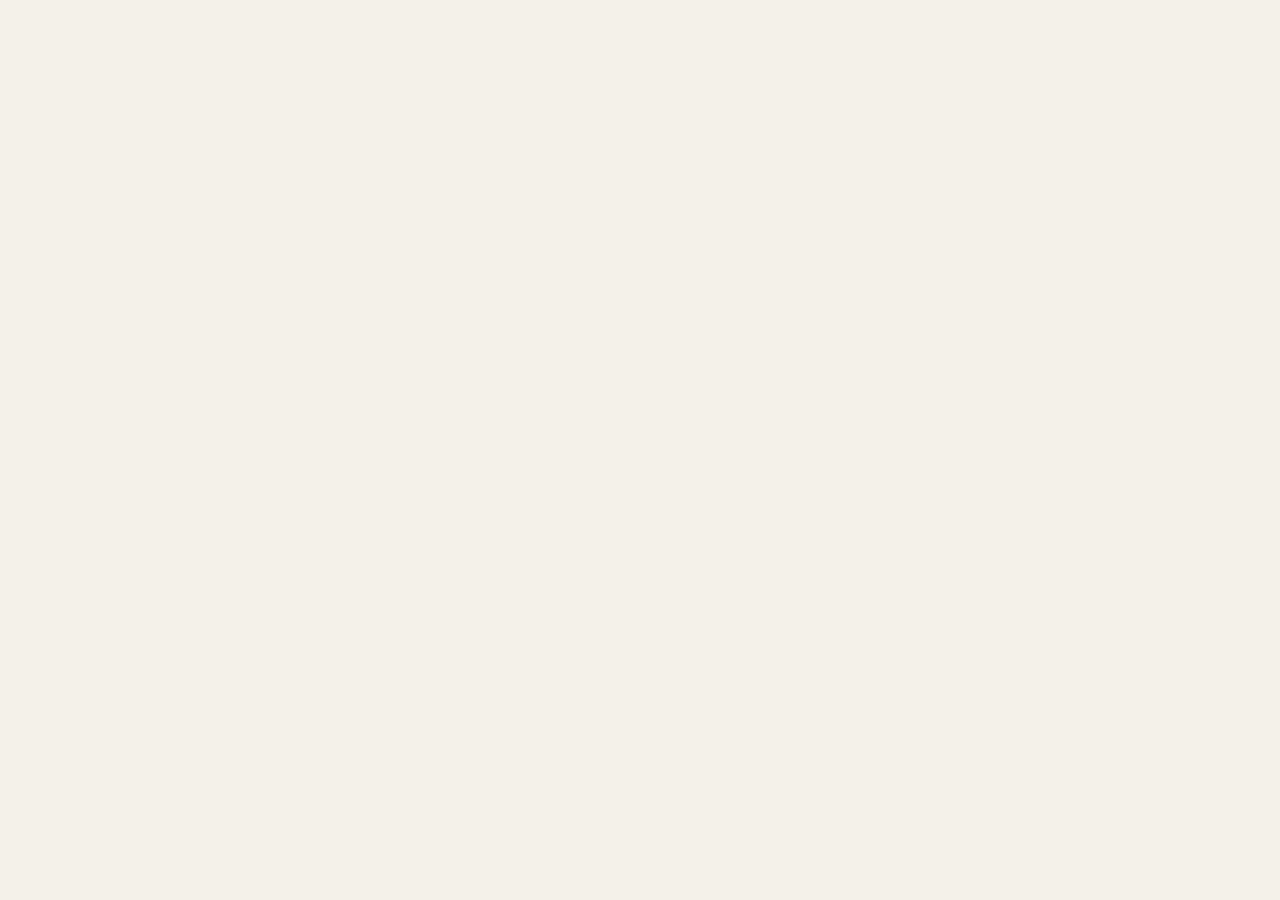
==== website/blog.html @ 9ba968fc "feat(website): add English guide, blog links and analytics" ====
<!doctype html>
<html lang="zh-CN">
  <head>
    <meta charset="UTF-8" />
    <meta name="viewport" content="width=device-width, initial-scale=1.0" />
    <meta name="description" content="rpi 博客：版本发布说明、性能实测与技术实现细节。" />

    <link rel="canonical" href="https://rpi.laofu.online/blog.html" />
    <link rel="icon" type="image/svg+xml" href="./favicon.svg" />
    <link rel="apple-touch-icon" href="./apple-touch-icon.png" />
    <meta name="theme-color" content="#101113" />
    <meta name="robots" content="index, follow" />

    <meta property="og:type" content="Blog" />
    <meta property="og:site_name" content="rpi" />
    <meta property="og:url" content="https://rpi.laofu.online/blog.html" />
    <meta property="og:title" content="Blog · rpi" />
    <meta property="og:description" content="rpi 博客：版本发布说明、性能实测与技术实现细节。" />
    <meta property="og:image" content="https://rpi.laofu.online/og-image.png" />
    <meta property="og:image:width" content="1200" />
    <meta property="og:image:height" content="630" />
    <meta property="og:image:alt" content="rpi interactive terminal session" />
    <meta property="og:locale" content="zh_CN" />
    <meta property="og:locale:alternate" content="en_US" />

    <meta name="twitter:card" content="summary_large_image" />
    <meta name="twitter:title" content="Blog · rpi" />
    <meta name="twitter:description" content="rpi 博客：版本发布说明、性能实测与技术实现细节。" />
    <meta name="twitter:image" content="https://rpi.laofu.online/og-image.png" />
    <title>Blog · rpi</title>
    <link rel="preconnect" href="https://fonts.googleapis.com" />
    <link rel="preconnect" href="https://fonts.gstatic.com" crossorigin />
    <link href="https://fonts.googleapis.com/css2?family=DM+Mono:wght@400;500&family=Manrope:wght@400;500;600;700;800&display=swap" rel="stylesheet" />
    <link rel="stylesheet" href="./styles.css" />
    <script defer src="https://stat.laofu.online/script.js" data-website-id="ed386bec-9be6-486a-b184-d72a437dd346" data-performance="true"></script>
    <script defer src="https://stat.laofu.online/recorder.js" data-website-id="ed386bec-9be6-486a-b184-d72a437dd346"></script>
  </head>
  <body class="blog-page">
    <div class="site-shell">
      <header class="topbar" data-sticky-header>
        <a class="brand" href="./index.html#top" aria-label="rpi home"><span class="brand-mark"><span></span><span></span><span></span></span><span>rpi</span></a>
        <nav class="desktop-nav" aria-label="主导航"><a href="./index.html#top" data-i18n="nav.home">首页</a><a href="./docs.html" data-i18n="nav.documentation">文档</a><a href="./packages.html" data-i18n="nav.packages">软件包</a><a href="./compare.html" data-i18n="nav.compare">对比</a><a href="https://blog.laofu.online/" target="_blank" rel="noreferrer" data-i18n="nav.blog">博客 ↗</a></nav>
        <div class="topbar-actions"><button class="language-switcher" type="button" data-language-toggle>EN</button><a class="text-link desktop-only" href="https://github.com/bigfish1913/pi-rust" target="_blank" rel="noreferrer">GitHub <span aria-hidden="true">↗</span></a><a class="button button-small desktop-only" href="./index.html#get-started" data-i18n="nav.start">开始使用 <span aria-hidden="true">→</span></a><button class="menu-toggle" type="button" aria-label="打开导航" data-i18n-attr="aria-label|nav.open" aria-expanded="false" data-menu-toggle><span></span><span></span></button></div>
      </header>
      <div class="mobile-menu" data-mobile-menu><a href="./index.html#top" data-i18n="nav.home">首页</a><a href="./docs.html" data-i18n="nav.documentation">文档</a><a href="./packages.html" data-i18n="nav.packages">软件包</a><a href="./compare.html" data-i18n="nav.compare">对比</a><a href="https://blog.laofu.online/" target="_blank" rel="noreferrer" data-i18n="nav.blog">博客 ↗</a><a href="https://github.com/bigfish1913/pi-rust" target="_blank" rel="noreferrer">GitHub ↗</a></div>

      <main>
        <section class="blog-hero page-section">
          <div class="eyebrow eyebrow-dark">RPI / UPDATES</div>
          <h1 data-i18n="blog.title">博客</h1>
          <p data-i18n="blog.intro">版本更新、技术分享与项目动态。追踪 rpi 的每一步演进。</p>
          <p class="blog-external-link"><a class="button button-small" href="https://blog.laofu.online/" target="_blank" rel="noreferrer">前往 bigfish 网络博客 <span aria-hidden="true">↗</span></a></p>
        </section>
        <section class="blog-workspace page-section">
          <div class="blog-list" data-blog-list></div>
          <div class="blog-empty" data-blog-empty hidden data-i18n="blog.empty">暂无文章，敬请期待。</div>
          <div class="blog-detail" data-blog-detail hidden></div>
        </section>
      </main>
      <footer class="footer"><div class="footer-brand"><span class="brand-mark"><span></span><span></span><span></span></span><span>rpi</span><span class="footer-tagline">Rust Agent Toolkit</span></div><div class="footer-links"><a href="./index.html" data-i18n="footer.home">首页</a><a href="./docs.html" data-i18n="nav.documentation">文档</a><a href="./packages.html" data-i18n="nav.packages">软件包</a><a href="https://github.com/bigfish1913/pi-rust" target="_blank" rel="noreferrer">GitHub ↗</a><span>MIT License</span></div></footer>
      <div class="toast" role="status" aria-live="polite" data-toast></div>
    </div>
    <script src="./blog.js" type="module"></script>
  </body>
</html>
---- website/styles.css ----
:root {
  --ink: #101113; --paper: #f4f1e9; --paper-deep: #e9e5da; --muted: #6f706d; --line: rgba(16, 17, 19, .14);
  --orange: #ec6b38; --orange-deep: #a84422; --white: #fffdf8;
  --mono: 'DM Mono', 'SFMono-Regular', Consolas, monospace; --sans: 'Manrope', 'PingFang SC', 'Microsoft YaHei', sans-serif;
}
* { box-sizing: border-box; }
html:not([data-i18n-ready]) .site-shell { visibility: hidden; }
html { scroll-behavior: smooth; }
body { margin: 0; background: var(--paper); color: var(--ink); font-family: var(--sans); -webkit-font-smoothing: antialiased; }
a { color: inherit; text-decoration: none; } button { font: inherit; } .site-shell { overflow: hidden; }
.scroll-marker { position: absolute; top: 0; left: 0; width: 1px; height: 1px; }
.topbar { position: sticky; top: 0; z-index: 20; display: flex; align-items: center; justify-content: space-between; width: 100%; padding: 22px clamp(22px, 5vw, 76px); background: rgba(244,241,233,.94); transition: box-shadow .3s, padding .3s; }
.topbar.is-scrolled { box-shadow: 0 8px 25px rgba(16,17,19,.08); padding-top: 15px; padding-bottom: 15px; backdrop-filter: blur(12px); }
.brand, .footer-brand { display: inline-flex; align-items: center; gap: 10px; font-size: 23px; font-weight: 800; letter-spacing: -.06em; }
.brand-mark { display: inline-flex; align-items: flex-end; gap: 3px; height: 22px; }.brand-mark span { width: 5px; border-radius: 1px; background: var(--ink); display: block; }.brand-mark span:nth-child(1) { height: 13px; opacity: .55; }.brand-mark span:nth-child(2) { height: 19px; background: var(--orange); }.brand-mark span:nth-child(3) { height: 9px; opacity: .45; }
.desktop-nav { display: flex; gap: clamp(18px, 3vw, 40px); margin-left: 10vw; font-size: 12px; font-weight: 700; }.desktop-nav a, .text-link { transition: color .2s; }.desktop-nav a:hover, .text-link:hover { color: var(--orange-deep); }
.topbar-actions { display: flex; align-items: center; gap: 25px; }.text-link { font-size: 12px; font-weight: 700; }.language-switcher { border: 1px solid var(--line); background: transparent; color: var(--ink); min-width: 34px; height: 30px; padding: 0 8px; cursor: pointer; font-family: var(--mono); font-size: 10px; font-weight: 500; transition: border-color .2s, color .2s, background .2s; }.language-switcher:hover { border-color: var(--orange); color: var(--orange-deep); background: rgba(236,107,56,.08); }.button { display: inline-flex; align-items: center; justify-content: center; gap: 17px; min-height: 50px; padding: 0 22px; background: var(--ink); color: var(--white); border: 1px solid var(--ink); font-size: 12px; font-weight: 700; transition: transform .2s, background .2s, color .2s; }.button:hover { transform: translateY(-2px); background: var(--orange); border-color: var(--orange); }.button-small { min-height: 38px; padding: 0 16px; gap: 12px; font-size: 11px; }.button-ghost { color: var(--ink); background: transparent; }.button-ghost:hover { color: var(--white); }
.menu-toggle { display: none; border: 0; background: transparent; padding: 7px 0 7px 12px; cursor: pointer; }.menu-toggle span { display: block; width: 22px; height: 1px; background: var(--ink); margin: 5px 0; }.mobile-menu { display: none; }
.page-section { width: min(1320px, calc(100% - 44px)); margin: 0 auto; }
.hero { min-height: 680px; display: grid; grid-template-columns: minmax(0, .95fr) minmax(500px, 1.05fr); align-items: center; gap: clamp(30px, 5vw, 78px); padding-top: clamp(60px, 8vw, 105px); padding-bottom: clamp(70px, 10vw, 135px); }
.eyebrow { display: flex; align-items: center; gap: 10px; color: var(--orange); font-family: var(--mono); font-size: 10px; font-weight: 500; letter-spacing: .13em; }.eyebrow-dark { color: var(--muted); }.status-dot { width: 6px; height: 6px; background: var(--orange); border-radius: 50%; box-shadow: 0 0 0 5px rgba(236,107,56,.14); }
.hero h1 { max-width: 700px; margin: 28px 0 24px; font-size: clamp(52px, 6vw, 84px); line-height: .98; letter-spacing: -.08em; font-weight: 800; } .hero-title-line { display: inline-block; white-space: nowrap; } h1 em, h2 span { color: var(--orange); font-style: normal; }.hero-lede { max-width: 500px; margin: 0; color: var(--muted); font-size: 16px; line-height: 1.85; }.hero-actions { display: flex; gap: 11px; margin-top: 34px; }.hero-meta { display: flex; flex-wrap: wrap; gap: 18px; margin-top: 34px; color: var(--muted); font-size: 10px; font-family: var(--mono); }.meta-dot { display: inline-block; width: 6px; height: 6px; margin-right: 7px; border-radius: 50%; }.green { background: #6eb195; }.orange { background: var(--orange); }.blue { background: #668eaf; }
.hero-visual { position: relative; padding: 30px 0 30px 30px; }.visual-glow { position: absolute; width: 75%; height: 75%; top: 12%; left: 14%; background: var(--orange); filter: blur(90px); opacity: .12; }.terminal-window { position: relative; overflow: hidden; background: #171819; color: #d9ddd3; box-shadow: 20px 28px 50px rgba(16,17,19,.18); }.terminal-bar { height: 48px; display: flex; align-items: center; padding: 0 17px; border-bottom: 1px solid rgba(255,255,255,.1); font-family: var(--mono); font-size: 10px; }.window-dots { display: flex; gap: 6px; margin-right: auto; }.window-dots i { width: 7px; height: 7px; display: block; border-radius: 50%; background: #555; }.window-dots i:first-child { background: #dd6c46; }.window-dots i:nth-child(2) { background: #cfa85c; }.window-dots i:nth-child(3) { background: #6ea690; }.terminal-title { position: absolute; left: 50%; transform: translateX(-50%); color: #858983; }.terminal-live { margin-left: auto; color: #7eb59d; font-size: 9px; }.terminal-live span { display: inline-block; width: 5px; height: 5px; margin-right: 5px; border-radius: 50%; background: #7eb59d; box-shadow: 0 0 0 3px rgba(126,181,157,.16); }
.terminal-body { min-height: 355px; padding: 28px 25px; font-family: var(--mono); font-size: 12px; line-height: 2.1; }.terminal-line { white-space: pre-wrap; }.terminal-muted, .syntax-dim { color: #6f756f; }.terminal-spacer { height: 14px; }.prompt-mark { color: var(--orange); margin-right: 10px; }.line-index { display: inline-block; width: 26px; color: #464b48; user-select: none; }.syntax-key { color: #b8d3c3; }.syntax-punct { color: #777e78; }.syntax-fn { color: #eca06f; }.syntax-text { color: #dedfce; }.syntax-string { color: #d9c886; }.syntax-comment { color: #7d9689; }.event-dot { display: inline-block; width: 5px; height: 5px; margin: 0 8px 2px 1px; border-radius: 50%; }.orange-fill { background: var(--orange); }.blue-fill { background: #86aece; }.terminal-success { color: #9ec7ae; }.terminal-cursor { display: inline-block; width: 7px; height: 14px; margin-left: 27px; background: var(--orange); vertical-align: -2px; animation: blink 1.1s steps(2) infinite; }.terminal-footer { display: flex; justify-content: space-between; padding: 11px 18px; color: #686e69; border-top: 1px solid rgba(255,255,255,.08); font: 9px var(--mono); text-transform: uppercase; letter-spacing: .08em; } @keyframes blink { 50% { opacity: 0; } }
.floating-stat { position: absolute; z-index: 2; display: flex; flex-direction: column; background: var(--white); box-shadow: 8px 12px 22px rgba(16,17,19,.1); padding: 13px 17px; min-width: 112px; }.stat-top { top: 3%; right: -8px; }.stat-bottom { bottom: 3%; left: -4px; }.stat-label { color: var(--muted); font: 8px var(--mono); letter-spacing: .1em; }.floating-stat strong { margin-top: 4px; font-size: 19px; letter-spacing: -.05em; }.floating-stat strong span { color: var(--orange); font: 9px var(--mono); letter-spacing: 0; }
.signal-strip { display: grid; grid-template-columns: repeat(4, 1fr); border-top: 1px solid var(--line); border-bottom: 1px solid var(--line); width: min(1320px, calc(100% - 44px)); margin: 0 auto; }.signal-item { padding: 25px 20px; border-right: 1px solid var(--line); }.signal-item:first-child { padding-left: 0; }.signal-item:last-child { border-right: 0; }.signal-item strong { display: block; font-size: 30px; line-height: 1; letter-spacing: -.08em; }.signal-item span { display: block; margin-top: 8px; color: var(--muted); font: 10px var(--mono); }
.intro { padding-top: clamp(100px, 13vw, 175px); padding-bottom: clamp(100px, 12vw, 160px); }.section-heading h2 { margin: 22px 0 0; font-size: clamp(37px, 5.2vw, 69px); line-height: 1.02; letter-spacing: -.08em; }.split-heading { display: grid; grid-template-columns: 1fr minmax(290px, .7fr); gap: 70px; align-items: end; }.split-heading > p { max-width: 450px; margin: 0 0 4px; color: var(--muted); font-size: 14px; line-height: 1.9; }.feature-grid { display: grid; grid-template-columns: repeat(4, 1fr); gap: 14px; margin-top: 70px; }.feature-card { min-height: 265px; position: relative; display: flex; flex-direction: column; padding: 22px; background: var(--white); border: 1px solid rgba(16,17,19,.06); }.feature-top { display: flex; align-items: center; justify-content: space-between; }.feature-number, .feature-tag { font: 10px var(--mono); }.feature-number { color: var(--orange); }.feature-tag { color: var(--muted); }.feature-card h3 { margin: auto 0 12px; font-size: 20px; letter-spacing: -.05em; }.feature-card p { margin: 0; color: var(--muted); font-size: 12px; line-height: 1.7; }.feature-line { width: 32px; height: 2px; margin-top: 26px; background: var(--orange); }
.architecture-section { padding-bottom: clamp(100px, 13vw, 175px); }.centered-heading { text-align: center; }.centered-heading .eyebrow { justify-content: center; }.centered-heading > p { max-width: 500px; margin: 20px auto 0; color: var(--muted); font-size: 14px; line-height: 1.8; }.architecture-map { position: relative; max-width: 760px; margin: 60px auto 0; }.architecture-layer { position: relative; display: grid; grid-template-columns: 70px 165px 1fr; gap: 20px; align-items: center; min-height: 83px; padding: 15px 22px; background: var(--white); border-left: 4px solid var(--orange); }.architecture-layer + .architecture-layer { margin-top: 11px; }.layer-index { color: var(--muted); font: 10px var(--mono); }.layer-name { font: 15px var(--mono); font-weight: 500; }.layer-label { font-size: 13px; font-weight: 700; }.architecture-layer p { grid-column: 3; margin: 3px 0 0; color: var(--muted); font-size: 11px; }.layer-arrow { position: absolute; bottom: -18px; left: 50%; z-index: 2; display: grid; place-items: center; width: 24px; height: 24px; background: var(--paper); color: var(--orange); font: 15px var(--mono); transform: translateX(-50%); }.tone-mint { border-left-color: #75ad98; }.tone-blue { border-left-color: #7399ba; }.tone-violet { border-left-color: #9185bb; }.tone-cream { border-left-color: #b18e4a; }
.examples-section { padding-bottom: clamp(105px, 13vw, 175px); }.examples-heading { align-items: start; }.code-lab { display: grid; grid-template-columns: 220px 1fr; gap: 0; margin-top: 62px; background: #1c1e1e; box-shadow: 15px 20px 40px rgba(16,17,19,.12); }.code-tabs { display: flex; flex-direction: column; padding: 15px 0; border-right: 1px solid rgba(255,255,255,.1); }.code-tab { display: flex; align-items: center; gap: 10px; width: 100%; padding: 17px 19px; border: 0; border-left: 2px solid transparent; color: #777d78; background: transparent; text-align: left; cursor: pointer; font: 10px var(--mono); transition: background .2s, color .2s; }.code-tab:hover { color: #d3d7ca; }.code-tab.is-active { border-left-color: var(--orange); color: #f0f0e9; background: rgba(255,255,255,.06); }.tab-dot { width: 5px; height: 5px; border-radius: 50%; background: currentColor; }.code-panel { min-width: 0; }.code-panel-top { display: flex; justify-content: space-between; align-items: center; height: 50px; padding: 0 20px; border-bottom: 1px solid rgba(255,255,255,.1); }.code-file { color: #888f88; font: 10px var(--mono); }.copy-button { padding: 4px 0; border: 0; color: #aeb5ab; background: transparent; cursor: pointer; font: 10px var(--mono); }.copy-button:hover { color: var(--orange); }.code-panel pre { min-height: 315px; overflow: auto; margin: 0; padding: 26px 30px; color: #d2d7ca; font: 12px/2 var(--mono); tab-size: 4; }.code-panel-foot { display: flex; justify-content: space-between; gap: 15px; padding: 13px 20px; border-top: 1px solid rgba(255,255,255,.1); color: #6e766e; font: 9px var(--mono); }.code-panel-foot a { color: #d8a37b; }
.extension-section { padding-bottom: clamp(100px, 13vw, 165px); }.extension-card { display: grid; grid-template-columns: .86fr 1.14fr; overflow: hidden; min-height: 390px; background: var(--ink); color: var(--white); }.extension-copy { padding: clamp(35px, 6vw, 75px); }.extension-copy h2 { margin: 22px 0 18px; font-size: clamp(38px, 5vw, 65px); line-height: .99; letter-spacing: -.08em; }.extension-copy p { max-width: 410px; margin: 0; color: #9b9d98; font-size: 13px; line-height: 1.9; }.light-link { display: inline-block; margin-top: 28px; color: #e7ab85; }.extension-terminal { position: relative; display: flex; flex-direction: column; justify-content: center; gap: 21px; padding: 45px clamp(25px, 7vw, 100px); background: #202322; }.extension-row { display: grid; grid-template-columns: minmax(150px, 1fr) 35px minmax(110px, .65fr); gap: 10px; align-items: center; font: 12px var(--mono); }.extension-key { color: #a8cdbb; }.extension-arrow { color: var(--orange); }.extension-value { color: #e0c986; }.extension-corner { position: absolute; right: 22px; bottom: 19px; color: #6d756e; font: 9px var(--mono); letter-spacing: .12em; }.extension-corner span { color: #83b49e; margin-left: 8px; }
.release-section { padding-bottom: clamp(100px, 13vw, 170px); }.release-grid { display: grid; grid-template-columns: repeat(3, 1fr); gap: 14px; margin-top: 60px; }.release-card { position: relative; min-height: 205px; padding: 23px; border-top: 2px solid var(--ink); background: var(--white); }.release-current { border-top-color: var(--orange); }.release-building { border-top-color: #75ad98; }.release-exploring { border-top-color: #8c9bb8; }.release-top { display: flex; justify-content: space-between; font: 10px var(--mono); }.release-version { color: var(--orange); }.release-status { color: var(--muted); text-transform: uppercase; }.release-card h3 { margin: 30px 0 10px; font-size: 19px; letter-spacing: -.05em; }.release-card p { max-width: 290px; margin: 0; color: var(--muted); font-size: 12px; line-height: 1.7; }.release-mark { position: absolute; right: 22px; bottom: 19px; color: var(--orange); font-size: 20px; }
.get-started-section { width: 100%; padding: clamp(75px, 9vw, 115px) 22px; background: var(--paper-deep); }.get-started-inner { width: min(770px, 100%); margin: 0 auto; text-align: center; }.get-started-inner h2 { margin: 20px 0 17px; font-size: clamp(40px, 5.7vw, 73px); line-height: .99; letter-spacing: -.08em; }.get-started-inner > p { max-width: 520px; margin: 0 auto; color: var(--muted); font-size: 14px; line-height: 1.8; }.command-box { display: flex; align-items: center; margin-top: 34px; padding: 0 13px 0 18px; min-height: 53px; background: var(--ink); color: #d7dcd0; text-align: left; }.command-prompt { margin-right: 10px; color: var(--orange); font: 14px var(--mono); }.command-box code { overflow: auto; flex: 1; white-space: nowrap; font: 10px var(--mono); }.command-box button { padding: 9px; border: 0; color: #aaaFA8; background: transparent; cursor: pointer; }.command-box button:hover { color: var(--orange); }.get-started-links { display: flex; justify-content: center; gap: 10px; margin-top: 25px; }
.command-stack { margin-top: 30px; text-align: left; }.command-label { margin: 18px 0 8px; color: var(--muted); font: 9px var(--mono); letter-spacing: .1em; text-transform: uppercase; }.command-stack .command-box { margin-top: 0; }
.footer { display: flex; align-items: center; justify-content: space-between; padding: 27px clamp(22px, 5vw, 76px); background: var(--ink); color: var(--white); }.footer .brand-mark span:nth-child(1), .footer .brand-mark span:nth-child(3) { background: #7d827d; }.footer-tagline { margin-left: 8px; color: #777b75; font: 10px var(--mono); letter-spacing: .05em; }.footer-links { display: flex; align-items: center; gap: 28px; color: #969b92; font: 10px var(--mono); }.footer-links a:hover { color: var(--orange); }.toast { position: fixed; z-index: 30; right: 22px; bottom: 22px; padding: 12px 16px; color: var(--white); background: var(--ink); box-shadow: 0 8px 25px rgba(16,17,19,.2); font: 10px var(--mono); opacity: 0; transform: translateY(10px); pointer-events: none; transition: opacity .2s, transform .2s; }.toast.is-visible { opacity: 1; transform: translateY(0); }
@media (max-width: 980px) { .desktop-nav { margin-left: 0; }.hero { grid-template-columns: 1fr; padding-top: 75px; }.hero-copy { max-width: 720px; }.hero-visual { width: min(720px, 100%); margin: 0 auto; padding-left: 20px; }.feature-grid { grid-template-columns: repeat(2, 1fr); }.extension-card { grid-template-columns: 1fr; }.extension-terminal { min-height: 280px; }.split-heading { gap: 35px; }.topbar-actions { gap: 15px; } }
@media (max-width: 680px) {
  .desktop-nav, .desktop-only { display: none; }.menu-toggle { display: block; }.mobile-menu { display: flex; position: fixed; z-index: 19; top: 69px; left: 0; right: 0; flex-direction: column; padding: 13px 22px 24px; background: rgba(244,241,233,.98); border-bottom: 1px solid var(--line); transform: translateY(-120%); transition: transform .25s; }.mobile-menu.is-open { transform: translateY(0); }.mobile-menu a { padding: 15px 0; border-bottom: 1px solid var(--line); font-size: 12px; font-weight: 700; }.topbar { padding: 18px 22px; }.page-section, .signal-strip { width: min(100% - 36px, 1320px); }.hero { min-height: 0; padding-top: 66px; padding-bottom: 80px; }.hero h1 { font-size: clamp(47px, 14vw, 73px); }.hero-lede { font-size: 14px; }.hero-actions, .get-started-links { flex-wrap: wrap; }.hero-meta { gap: 11px; font-size: 9px; }.hero-visual { padding: 20px 0 28px; }.terminal-body { min-height: 320px; padding: 20px 15px; font-size: 10px; }.terminal-title { display: none; }.floating-stat { padding: 10px 12px; min-width: 91px; }.stat-top { right: -5px; }.stat-bottom { left: -5px; }.signal-strip { grid-template-columns: repeat(2, 1fr); }.signal-item, .signal-item:first-child { padding: 18px 12px; }.signal-item:nth-child(2) { border-right: 0; }.signal-item:nth-child(-n+2) { border-bottom: 1px solid var(--line); }.signal-item strong { font-size: 25px; }.signal-item span { font-size: 9px; }.split-heading { grid-template-columns: 1fr; gap: 25px; }.section-heading h2 { font-size: clamp(40px, 12vw, 58px); }.feature-grid { grid-template-columns: 1fr; margin-top: 43px; }.feature-card { min-height: 205px; }.architecture-map { margin-top: 42px; }.architecture-layer { grid-template-columns: 42px 1fr; gap: 8px 15px; min-height: 92px; padding: 15px; }.layer-label { grid-column: 2; }.architecture-layer p { grid-column: 2; margin-top: 0; }.layer-arrow { bottom: -18px; }.code-lab { grid-template-columns: 1fr; margin-top: 42px; }.code-tabs { flex-direction: row; overflow: auto; border-right: 0; border-bottom: 1px solid rgba(255,255,255,.1); }.code-tab { min-width: max-content; border-left: 0; border-bottom: 2px solid transparent; padding: 14px 16px; }.code-tab.is-active { border-left: 0; border-bottom-color: var(--orange); }.code-panel pre { min-height: 280px; padding: 21px 16px; font-size: 10px; }.code-panel-foot { flex-direction: column; gap: 8px; }.extension-copy { padding: 38px 24px; }.extension-terminal { padding: 35px 20px; gap: 17px; }.extension-row { grid-template-columns: 1fr 22px .8fr; font-size: 10px; }.release-grid { grid-template-columns: 1fr; margin-top: 42px; }.release-card { min-height: 180px; }.get-started-section { padding-left: 18px; padding-right: 18px; }.command-box { align-items: flex-start; padding-top: 15px; padding-bottom: 15px; }.command-box code { white-space: normal; line-height: 1.5; }.footer { align-items: flex-start; flex-direction: column; gap: 22px; padding: 28px 22px; }.footer-links { flex-wrap: wrap; gap: 15px 22px; }.footer-tagline { display: none; }
}

/* Package catalog */
.desktop-nav .is-current { color: var(--orange-deep); }
.packages-hero { padding-top: clamp(90px, 12vw, 155px); padding-bottom: clamp(75px, 10vw, 120px); }.packages-hero h1 { max-width: 800px; margin: 24px 0 18px; font-size: clamp(50px, 7vw, 90px); line-height: .98; letter-spacing: -.08em; }.packages-hero h1 em { color: var(--orange); font-style: normal; }.packages-hero > p { max-width: 565px; margin: 0; color: var(--muted); font-size: 15px; line-height: 1.85; }.packages-install { display: flex; align-items: center; width: min(520px, 100%); min-height: 53px; margin-top: 32px; padding: 0 13px 0 18px; color: #d7dcd0; background: var(--ink); }.packages-install code { flex: 1; font: 11px var(--mono); }.packages-install button { padding: 8px; border: 0; color: #aab0a7; background: transparent; cursor: pointer; }.packages-install button:hover { color: var(--orange); }
.packages-install-grid { display: grid; grid-template-columns: repeat(2, minmax(0, 1fr)); gap: 12px; width: min(760px, 100%); margin-top: 18px; }.packages-install-grid .command-label { margin: 0 0 8px; }.packages-install-grid .packages-install { width: 100%; margin-top: 0; }.packages-install-note { max-width: 760px !important; margin-top: 14px !important; color: var(--muted); font: 10px var(--mono); }
.package-catalog { padding-bottom: clamp(90px, 12vw, 160px); }.catalog-heading { display: grid; grid-template-columns: 1fr minmax(270px, .6fr); gap: 60px; align-items: end; }.catalog-heading h2 { margin: 20px 0 0; font-size: clamp(36px, 4.4vw, 60px); line-height: 1; letter-spacing: -.08em; }.catalog-heading > p { max-width: 420px; margin: 0 0 4px; color: var(--muted); font-size: 13px; line-height: 1.8; }.recent-packages { display: grid; grid-template-columns: repeat(4, 1fr); gap: 10px; margin-top: 48px; padding: 15px; border: 1px solid var(--line); }.recent-package { min-height: 145px; display: flex; flex-direction: column; padding: 18px; background: rgba(255,253,248,.62); border: 1px solid rgba(16,17,19,.08); transition: transform .2s, border-color .2s; }.recent-package:hover { transform: translateY(-3px); border-color: var(--orange); }.recent-package strong { font: 12px var(--mono); }.recent-package span { margin-top: auto; color: var(--muted); font-size: 11px; line-height: 1.5; }.recent-package small { margin-top: 14px; color: var(--orange-deep); font: 9px var(--mono); letter-spacing: .08em; }
.catalog-toolbar { display: grid; grid-template-columns: 1fr 155px 155px; gap: 10px; margin-top: 64px; }.search-field, .select-field { display: flex; align-items: center; min-height: 48px; border: 1px solid var(--line); background: var(--white); }.search-field > span { padding: 0 13px 0 15px; color: var(--orange); font-size: 21px; line-height: 1; }.search-field input, .select-field select { width: 100%; min-width: 0; height: 46px; border: 0; outline: 0; color: var(--ink); background: transparent; font: 11px var(--mono); }.search-field input::placeholder { color: #9a9b96; }.select-field { padding-left: 13px; gap: 8px; }.select-field span { color: var(--muted); font: 9px var(--mono); }.select-field select { cursor: pointer; }.catalog-meta { display: flex; justify-content: space-between; align-items: center; margin: 18px 0 10px; color: var(--muted); font: 10px var(--mono); }.reset-button { padding: 0; border: 0; color: var(--orange-deep); background: transparent; cursor: pointer; font: inherit; }.reset-button:hover { color: var(--ink); }.package-list { display: grid; grid-template-columns: repeat(2, 1fr); gap: 12px; }.package-card { min-height: 257px; display: flex; flex-direction: column; padding: 22px; background: var(--white); border: 1px solid rgba(16,17,19,.08); }.package-card-top, .package-card-bottom { display: flex; justify-content: space-between; align-items: center; }.package-type, .package-age { font: 9px var(--mono); letter-spacing: .08em; text-transform: uppercase; }.package-type { color: var(--orange-deep); }.type-provider { color: #557f9e; }.type-skill { color: #588b79; }.type-extension { color: #7a6aa2; }.type-prompt { color: #9b7d3e; }.package-age { color: var(--muted); }.package-card h3 { margin: 26px 0 9px; font: 16px var(--mono); }.package-card h3 a:hover { color: var(--orange-deep); }.package-card h3 a span { color: var(--orange); font-size: 13px; }.package-card > p { max-width: 540px; margin: 0; color: var(--muted); font-size: 12px; line-height: 1.65; }.package-card-bottom { margin-top: auto; padding-top: 18px; color: var(--muted); font: 10px var(--mono); }.package-downloads { color: var(--orange-deep); }.package-command { display: flex; align-items: center; gap: 8px; min-height: 34px; margin-top: 14px; padding: 0 9px 0 11px; color: #777e78; background: var(--paper); }.package-command code { overflow: hidden; flex: 1; text-overflow: ellipsis; white-space: nowrap; font: 9px var(--mono); }.package-command button { padding: 5px 0 5px 5px; border: 0; color: var(--orange-deep); background: transparent; cursor: pointer; }.empty-state { padding: 45px; border: 1px dashed var(--line); color: var(--muted); text-align: center; font: 11px var(--mono); }
@media (max-width: 980px) { .recent-packages { grid-template-columns: repeat(2, 1fr); }.catalog-heading { gap: 35px; } }
@media (max-width: 680px) { .packages-hero { padding-top: 70px; }.packages-hero h1 { font-size: clamp(45px, 13vw, 70px); }.packages-install-grid { grid-template-columns: 1fr; }.catalog-heading { grid-template-columns: 1fr; gap: 25px; }.recent-packages { grid-template-columns: 1fr; margin-top: 38px; }.catalog-toolbar { grid-template-columns: 1fr; margin-top: 45px; }.package-list { grid-template-columns: 1fr; }.package-card { min-height: 240px; } }

/* Comparison page */
.compare-hero { padding-top: clamp(90px, 12vw, 155px); padding-bottom: clamp(40px, 5vw, 64px); }.compare-hero h1 { max-width: 800px; margin: 24px 0 18px; font-size: clamp(50px, 7vw, 90px); line-height: .98; letter-spacing: -.08em; }.compare-hero h1 em { color: var(--orange); font-style: normal; }.compare-hero > p { max-width: 700px; margin: 0; color: var(--muted); font-size: 15px; line-height: 1.85; }.compare-hero p.compare-note { margin-top: 22px; font-size: 12px; line-height: 1.8; }
.compare-table-section { padding-bottom: clamp(50px, 7vw, 90px); }.compare-table-wrap { overflow-x: auto; border: 1px solid var(--line); background: var(--white); }.compare-table { width: 100%; min-width: 780px; border-collapse: collapse; font-size: 12.5px; }.compare-table th, .compare-table td { padding: 14px 16px; border-bottom: 1px solid var(--line); text-align: left; vertical-align: top; }.compare-table thead th { background: var(--paper); color: var(--muted); font-family: var(--mono); font-size: 10px; letter-spacing: .08em; text-transform: uppercase; }.compare-table tbody th { font-family: var(--mono); font-size: 12px; white-space: nowrap; }.compare-table tbody tr:last-child th, .compare-table tbody tr:last-child td { border-bottom: 0; }.compare-table tbody tr.is-rpi { background: rgba(236, 107, 56, .07); }.compare-table tbody tr.is-rpi th { color: var(--orange-deep); }
.compare-verdict { display: grid; grid-template-columns: repeat(2, minmax(0, 1fr)); gap: clamp(28px, 4vw, 70px); padding-bottom: clamp(60px, 8vw, 110px); }.compare-verdict-col h2 { margin: 16px 0 18px; font-size: clamp(28px, 3.4vw, 44px); letter-spacing: -.04em; }.compare-list { margin: 0; padding-left: 20px; }.compare-list li { margin-bottom: 12px; font-size: 14px; line-height: 1.75; }.compare-list-muted li { color: var(--muted); }
.compare-cta { padding-bottom: clamp(80px, 10vw, 140px); }.compare-cta-inner { padding-top: clamp(40px, 5vw, 70px); border-top: 1px solid var(--line); }.compare-cta-inner h2 { max-width: 720px; margin: 0 0 26px; font-size: clamp(30px, 4vw, 52px); letter-spacing: -.05em; }.compare-footnote { max-width: 640px; margin: 26px 0 0; color: var(--muted); font-size: 12px; line-height: 1.8; }
@media (max-width: 860px) { .compare-verdict { grid-template-columns: 1fr; } }
@media (max-width: 680px) { .compare-hero { padding-top: 70px; }.compare-hero h1 { font-size: clamp(45px, 13vw, 70px); }.compare-table th, .compare-table td { padding: 11px 12px; } }

/* Documentation */
.docs-hero { padding-top: clamp(76px, 10vw, 125px); padding-bottom: clamp(55px, 7vw, 90px); }.docs-hero h1 { margin: 22px 0 17px; font-size: clamp(52px, 8vw, 104px); line-height: .94; letter-spacing: -.085em; }.docs-hero > p { max-width: 610px; margin: 0; color: var(--muted); font-size: 15px; line-height: 1.85; }
.docs-workspace { padding-bottom: clamp(95px, 12vw, 160px); }.docs-toolbar { display: flex; align-items: stretch; justify-content: space-between; gap: 20px; padding: 15px 0; border-top: 1px solid var(--line); border-bottom: 1px solid var(--line); }.docs-modes { display: flex; gap: 5px; }.docs-mode { display: inline-flex; align-items: center; gap: 11px; min-height: 43px; padding: 0 16px; border: 1px solid transparent; color: var(--muted); background: transparent; cursor: pointer; font: 11px var(--mono); transition: color .2s, background .2s, border-color .2s; }.docs-mode span { color: var(--orange); font-size: 9px; }.docs-mode:hover { color: var(--ink); }.docs-mode.is-active { color: var(--ink); background: var(--white); border-color: var(--line); }.docs-search { display: flex; align-items: center; width: min(315px, 100%); min-height: 43px; border: 1px solid var(--line); background: var(--white); }.docs-search > span { padding: 0 12px 0 14px; color: var(--orange); font-size: 21px; }.docs-search input { width: 100%; height: 41px; min-width: 0; border: 0; outline: 0; background: transparent; color: var(--ink); font: 10px var(--mono); }.docs-search input::placeholder { color: #9a9b96; }
.docs-layout { display: grid; grid-template-columns: 220px minmax(0, 1fr); gap: clamp(38px, 7vw, 100px); margin-top: 45px; }.docs-sidebar { position: sticky; top: 100px; align-self: start; }.docs-sidebar-label { margin-bottom: 17px; color: var(--muted); font: 9px var(--mono); letter-spacing: .12em; }.docs-sidebar nav { display: flex; flex-direction: column; border-left: 1px solid var(--line); }.docs-sidebar nav a { display: flex; align-items: baseline; gap: 10px; padding: 9px 13px; color: var(--muted); font: 11px/1.35 var(--mono); border-left: 2px solid transparent; transform: translateX(-1px); transition: color .2s, border-color .2s, background .2s; }.docs-sidebar nav a span { min-width: 17px; color: var(--orange); font-size: 9px; }.docs-sidebar nav a:hover { color: var(--ink); background: rgba(255,253,248,.55); }.docs-repo-link { display: inline-block; margin-top: 28px; color: var(--orange-deep); font: 10px var(--mono); }.docs-repo-link:hover { color: var(--ink); }
.docs-mode-intro { display: grid; grid-template-columns: 1fr minmax(220px, .72fr); gap: 35px; align-items: end; margin-bottom: 60px; padding-bottom: 23px; border-bottom: 2px solid var(--ink); }.docs-mode-intro p { max-width: 355px; margin: 0; color: var(--muted); font-size: 12px; line-height: 1.8; }.docs-section { display: grid; grid-template-columns: minmax(190px, .64fr) minmax(0, 1fr); gap: clamp(25px, 5vw, 76px); padding: 0 0 62px; scroll-margin-top: 105px; }.docs-section + .docs-section { padding-top: 63px; border-top: 1px solid var(--line); }.docs-section-heading h2 { margin: 18px 0 12px; font-size: clamp(27px, 3.1vw, 43px); line-height: 1; letter-spacing: -.07em; }.docs-summary { margin: 0; color: var(--muted); font-size: 12px; line-height: 1.75; }.docs-section-body > p { margin: 0 0 15px; color: #464844; font-size: 13px; line-height: 1.85; }.docs-code { margin: 28px 0 19px; overflow: hidden; background: var(--ink); color: #d7dcd0; box-shadow: 10px 14px 25px rgba(16,17,19,.09); }.docs-code-top { display: flex; align-items: center; justify-content: space-between; min-height: 42px; padding: 0 14px 0 17px; border-bottom: 1px solid rgba(255,255,255,.1); color: #858d84; font: 9px var(--mono); }.docs-code-top button { border: 0; color: #aeb5ab; background: transparent; cursor: pointer; font: 9px var(--mono); }.docs-code-top button:hover { color: var(--orange); }.docs-code pre { overflow: auto; margin: 0; padding: 19px 20px 22px; font: 11px/1.8 var(--mono); white-space: pre; tab-size: 4; }.docs-links { display: flex; flex-wrap: wrap; gap: 9px 20px; margin-top: 22px; }.docs-links a { color: var(--orange-deep); font: 10px var(--mono); }.docs-links a:hover { color: var(--ink); }.docs-no-results { padding: 46px 20px; border: 1px dashed var(--line); color: var(--muted); text-align: center; font: 11px var(--mono); }
@media (max-width: 800px) { .docs-layout { grid-template-columns: 1fr; gap: 40px; }.docs-sidebar { position: static; }.docs-sidebar nav { display: grid; grid-template-columns: repeat(2, 1fr); border-left: 0; border-top: 1px solid var(--line); }.docs-sidebar nav a { border-left: 0; border-bottom: 1px solid var(--line); padding: 11px 8px 11px 0; }.docs-repo-link { margin-top: 17px; }.docs-mode-intro { grid-template-columns: 1fr; gap: 16px; margin-bottom: 43px; }.docs-section { grid-template-columns: 1fr; gap: 22px; padding-bottom: 45px; }.docs-section + .docs-section { padding-top: 45px; } }
@media (max-width: 680px) { .docs-hero { padding-top: 67px; }.docs-hero h1 { font-size: clamp(48px, 14vw, 76px); }.docs-toolbar { align-items: stretch; flex-direction: column; gap: 12px; }.docs-modes { display: grid; grid-template-columns: 1fr 1fr; }.docs-mode { justify-content: center; padding: 0 7px; }.docs-search { width: 100%; }.docs-sidebar nav { grid-template-columns: 1fr; }.docs-sidebar nav a { padding: 10px 0; }.docs-section-heading h2 { font-size: 35px; }.docs-section-body > p { font-size: 12px; }.docs-code pre { padding: 16px; font-size: 10px; } }

/* Blog */
.blog-hero { padding-top: clamp(90px, 12vw, 155px); padding-bottom: clamp(55px, 7vw, 90px); }
.blog-hero h1 { margin: 22px 0 17px; font-size: clamp(52px, 8vw, 104px); line-height: .94; letter-spacing: -.085em; }
.blog-hero > p { max-width: 610px; margin: 0; color: var(--muted); font-size: 15px; line-height: 1.85; }
.blog-external-link { margin-top: 24px !important; }
.blog-workspace { padding-bottom: clamp(95px, 12vw, 160px); }
.blog-list { display: flex; flex-direction: column; gap: 14px; }
.blog-card { position: relative; display: flex; flex-direction: column; padding: clamp(20px, 3vw, 30px); background: var(--white); border: 1px solid rgba(16,17,19,.08); transition: border-color .2s; cursor: pointer; }
.blog-card:hover { border-color: var(--orange); }
.blog-card-header { display: flex; align-items: center; justify-content: space-between; margin-bottom: 14px; }
.blog-tag { display: inline-block; padding: 3px 10px; background: rgba(236,107,56,.1); color: var(--orange-deep); font: 9px var(--mono); font-weight: 500; letter-spacing: .08em; text-transform: uppercase; }
.blog-date { color: var(--muted); font: 10px var(--mono); }
.blog-title { margin: 0 0 10px; font-size: clamp(18px, 2.8vw, 26px); line-height: 1.2; letter-spacing: -.05em; font-weight: 700; }
.blog-summary { margin: 0; color: var(--muted); font-size: 13px; line-height: 1.75; max-width: 680px; }
.blog-read-more { align-self: flex-start; margin-top: 16px; padding: 0; border: 0; background: transparent; color: var(--orange-deep); font: 11px var(--mono); font-weight: 500; cursor: pointer; transition: color .2s; }
.blog-read-more:hover { color: var(--orange); }
.blog-highlights { display: flex; flex-wrap: wrap; gap: 6px; margin-top: 14px; }
.blog-highlight-tag { display: inline-block; padding: 3px 10px; background: var(--paper); color: var(--muted); font: 9px var(--mono); letter-spacing: .04em; }
.blog-empty { padding: 60px 20px; border: 1px dashed var(--line); color: var(--muted); text-align: center; font: 12px var(--mono); }
/* Blog detail */
.blog-back { display: inline-flex; align-items: center; gap: 6px; margin-bottom: 24px; padding: 8px 0; border: 0; background: transparent; color: var(--orange-deep); font: 11px var(--mono); font-weight: 500; cursor: pointer; transition: color .2s; }
.blog-back:hover { color: var(--ink); }
.blog-detail-card { padding: clamp(24px, 4vw, 48px); background: var(--white); border: 1px solid rgba(16,17,19,.08); }
.blog-detail-title { margin: 0 0 16px; font-size: clamp(24px, 4vw, 40px); line-height: 1.1; letter-spacing: -.06em; font-weight: 800; }
/* Blog body markdown */
.blog-body { margin: 24px 0 0; color: #464844; font-size: 13px; line-height: 1.9; max-width: 760px; }
.blog-body p { margin: 0 0 14px; }
.blog-body h2 { margin: 32px 0 12px; font-size: 22px; letter-spacing: -.04em; font-weight: 700; }
.blog-body h3 { margin: 28px 0 10px; font-size: 18px; letter-spacing: -.04em; font-weight: 700; }
.blog-body h4 { margin: 22px 0 8px; font-size: 15px; letter-spacing: -.03em; font-weight: 700; }
.blog-body code { padding: 2px 6px; background: var(--paper); color: var(--orange-deep); font: 11px var(--mono); border-radius: 2px; }
.blog-body pre { margin: 20px 0; padding: 18px 20px; background: var(--ink); color: #d7dcd0; overflow: auto; border-radius: 0; }
.blog-body pre code { padding: 0; background: transparent; color: inherit; font: 11px/1.8 var(--mono); }
.blog-body ul { margin: 0 0 14px; padding-left: 22px; }
.blog-body li { margin-bottom: 6px; color: #464844; font-size: 13px; line-height: 1.75; }
.blog-body table { width: 100%; margin: 20px 0; border-collapse: collapse; font-size: 12px; }
.blog-body th, .blog-body td { padding: 9px 12px; border-bottom: 1px solid var(--line); text-align: left; }
.blog-body th { background: var(--paper); color: var(--ink); font-weight: 700; }
.blog-body strong { font-weight: 700; color: var(--ink); }
.blog-body a { color: var(--orange-deep); text-decoration: underline; text-underline-offset: 2px; }
.blog-body a:hover { color: var(--orange); }
@media (max-width: 680px) {
  .blog-hero { padding-top: 70px; }
  .blog-hero h1 { font-size: clamp(48px, 14vw, 76px); }
  .blog-card { padding: 18px; }
  .blog-card-header { flex-direction: column; align-items: flex-start; gap: 6px; }
  .blog-title { font-size: 18px; }
  .blog-summary { font-size: 12px; }
  .blog-body { font-size: 12px; }
  .blog-body pre { padding: 14px; }
  .blog-body pre code { font-size: 10px; }
}
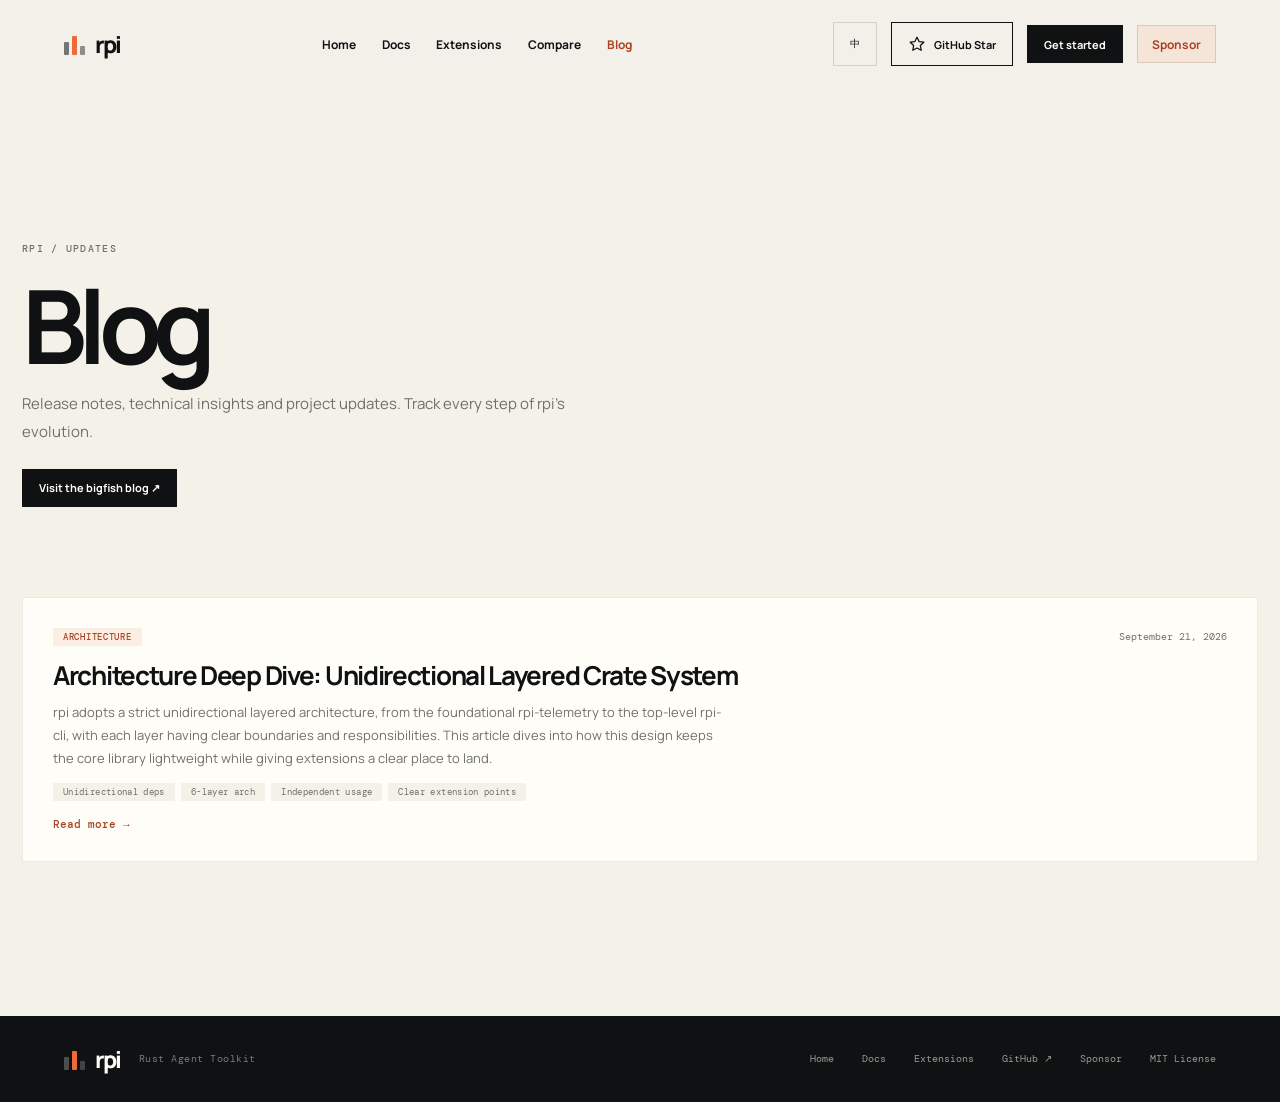
==== commit 4a23424b: "feat(cli): support prebuilt GitHub CLI self-update Add a distribution manifest (rpi-release.json) an" ====
--- a/website/blog.html
+++ b/website/blog.html
@@ -31,7 +31,7 @@
     <link rel="preconnect" href="https://fonts.googleapis.com" />
     <link rel="preconnect" href="https://fonts.gstatic.com" crossorigin />
     <link href="https://fonts.googleapis.com/css2?family=DM+Mono:wght@400;500&family=Manrope:wght@400;500;600;700;800&display=swap" rel="stylesheet" />
-    <link rel="stylesheet" href="./styles.css" />
+    <link rel="stylesheet" href="./styles.css?v=20261014-qr-crop" />
     <script defer src="https://stat.laofu.online/script.js" data-website-id="ed386bec-9be6-486a-b184-d72a437dd346" data-performance="true"></script>
     <script defer src="https://stat.laofu.online/recorder.js" data-website-id="ed386bec-9be6-486a-b184-d72a437dd346"></script>
   </head>
@@ -39,17 +39,17 @@
     <div class="site-shell">
       <header class="topbar" data-sticky-header>
         <a class="brand" href="./index.html#top" aria-label="rpi home"><span class="brand-mark"><span></span><span></span><span></span></span><span>rpi</span></a>
-        <nav class="desktop-nav" aria-label="主导航"><a href="./index.html#top" data-i18n="nav.home">首页</a><a href="./docs.html" data-i18n="nav.documentation">文档</a><a href="./packages.html" data-i18n="nav.packages">软件包</a><a href="./compare.html" data-i18n="nav.compare">对比</a><a href="https://blog.laofu.online/" target="_blank" rel="noreferrer" data-i18n="nav.blog">博客 ↗</a></nav>
-        <div class="topbar-actions"><button class="language-switcher" type="button" data-language-toggle>EN</button><a class="text-link desktop-only" href="https://github.com/bigfish1913/pi-rust" target="_blank" rel="noreferrer">GitHub <span aria-hidden="true">↗</span></a><a class="button button-small desktop-only" href="./index.html#get-started" data-i18n="nav.start">开始使用 <span aria-hidden="true">→</span></a><button class="menu-toggle" type="button" aria-label="打开导航" data-i18n-attr="aria-label|nav.open" aria-expanded="false" data-menu-toggle><span></span><span></span></button></div>
+        <nav class="desktop-nav" aria-label="主导航"><a href="./index.html#top" data-i18n="nav.home">首页</a><a href="./docs.html" data-i18n="nav.documentation">文档</a><a href="./packages.html" data-i18n="nav.packages">扩展</a><a href="./compare.html" data-i18n="nav.compare">对比</a><a class="is-current" href="https://blog.laofu.online/" target="_blank" rel="noreferrer" data-i18n="nav.blog">博客</a></nav>
+        <div class="topbar-actions"><button class="language-switcher" type="button" data-language-toggle>EN</button><a class="button button-small button-star" aria-label="Star 支持" data-i18n-attr="aria-label|action.star" href="https://github.com/bigfish1913/pi-rust" target="_blank" rel="noreferrer"><svg class="star-icon" viewBox="0 0 24 24" fill="none" stroke="currentColor" stroke-width="1.7" stroke-linejoin="round" aria-hidden="true"><path d="m12 3 2.8 5.7 6.3.9-4.6 4.5 1.1 6.3-5.6-3-5.6 3 1.1-6.3L3 9.6l6.2-.9Z"/></svg><span data-i18n="action.star">Star 支持</span></a><a class="button button-small desktop-only" href="./index.html#get-started" data-i18n="nav.start">开始使用 <span aria-hidden="true">→</span></a><a class="button button-small button-sponsor" href="./support.html" target="_blank" rel="noopener noreferrer" data-i18n="support.author">赞助作者</a><button class="menu-toggle" type="button" aria-label="打开导航" data-i18n-attr="aria-label|nav.open" aria-expanded="false" data-menu-toggle><span></span><span></span></button></div>
       </header>
-      <div class="mobile-menu" data-mobile-menu><a href="./index.html#top" data-i18n="nav.home">首页</a><a href="./docs.html" data-i18n="nav.documentation">文档</a><a href="./packages.html" data-i18n="nav.packages">软件包</a><a href="./compare.html" data-i18n="nav.compare">对比</a><a href="https://blog.laofu.online/" target="_blank" rel="noreferrer" data-i18n="nav.blog">博客 ↗</a><a href="https://github.com/bigfish1913/pi-rust" target="_blank" rel="noreferrer">GitHub ↗</a></div>
+      <div class="mobile-menu" data-mobile-menu><a href="./index.html#top" data-i18n="nav.home">首页</a><a href="./docs.html" data-i18n="nav.documentation">文档</a><a href="./packages.html" data-i18n="nav.packages">扩展</a><a href="./compare.html" data-i18n="nav.compare">对比</a><a class="is-current" href="https://blog.laofu.online/" target="_blank" rel="noreferrer" data-i18n="nav.blog">博客</a></div>
 
       <main>
         <section class="blog-hero page-section">
           <div class="eyebrow eyebrow-dark">RPI / UPDATES</div>
           <h1 data-i18n="blog.title">博客</h1>
           <p data-i18n="blog.intro">版本更新、技术分享与项目动态。追踪 rpi 的每一步演进。</p>
-          <p class="blog-external-link"><a class="button button-small" href="https://blog.laofu.online/" target="_blank" rel="noreferrer">前往 bigfish 网络博客 <span aria-hidden="true">↗</span></a></p>
+          <p class="blog-external-link"><a class="button button-small" href="https://blog.laofu.online/" target="_blank" rel="noreferrer" data-i18n="blog.external">前往 bigfish 网络博客 ↗</a></p>
         </section>
         <section class="blog-workspace page-section">
           <div class="blog-list" data-blog-list></div>
@@ -57,9 +57,9 @@
           <div class="blog-detail" data-blog-detail hidden></div>
         </section>
       </main>
-      <footer class="footer"><div class="footer-brand"><span class="brand-mark"><span></span><span></span><span></span></span><span>rpi</span><span class="footer-tagline">Rust Agent Toolkit</span></div><div class="footer-links"><a href="./index.html" data-i18n="footer.home">首页</a><a href="./docs.html" data-i18n="nav.documentation">文档</a><a href="./packages.html" data-i18n="nav.packages">软件包</a><a href="https://github.com/bigfish1913/pi-rust" target="_blank" rel="noreferrer">GitHub ↗</a><span>MIT License</span></div></footer>
+      <footer class="footer"><div class="footer-brand"><span class="brand-mark"><span></span><span></span><span></span></span><span>rpi</span><span class="footer-tagline">Rust Agent Toolkit</span></div><div class="footer-links"><a href="./index.html" data-i18n="footer.home">首页</a><a href="./docs.html" data-i18n="nav.documentation">文档</a><a href="./packages.html" data-i18n="nav.packages">软件包</a><a href="https://github.com/bigfish1913/pi-rust" target="_blank" rel="noreferrer">GitHub ↗</a><a href="./support.html" target="_blank" rel="noopener noreferrer" data-i18n="support.author">赞助作者</a><span>MIT License</span></div></footer>
       <div class="toast" role="status" aria-live="polite" data-toast></div>
     </div>
-    <script src="./blog.js" type="module"></script>
+    <script src="./blog.js?v=20261014-language-fix" type="module"></script>
   </body>
 </html>
--- a/website/styles.css
+++ b/website/styles.css
@@ -3,6 +3,7 @@
   --orange: #ec6b38; --orange-deep: #a84422; --white: #fffdf8;
   --mono: 'DM Mono', 'SFMono-Regular', Consolas, monospace; --sans: 'Manrope', 'PingFang SC', 'Microsoft YaHei', sans-serif;
 }
+
 * { box-sizing: border-box; }
 html:not([data-i18n-ready]) .site-shell { visibility: hidden; }
 html { scroll-behavior: smooth; }
@@ -114,3 +115,176 @@
   .blog-body pre { padding: 14px; }
   .blog-body pre code { font-size: 10px; }
 }
+
+/* Shared documentation and open-source entry points. */
+.compare-performance { padding-bottom: clamp(64px, 8vw, 110px); }
+.compare-performance h2, .comparison-structure-title { margin: 20px 0 18px; font-size: clamp(30px, 4vw, 52px); letter-spacing: -.05em; line-height: 1.2; }
+.performance-intro { max-width: 780px; margin: 0 0 20px; color: #545650; font-size: 16px; line-height: 1.8; }
+.performance-versions { margin: 0 0 6px; font: 13px/1.7 var(--mono); color: var(--ink); }
+.performance-table-wrap { margin-top: 24px; }
+.performance-table { min-width: 690px; font-size: 14px; }
+.performance-table caption { text-align: left; padding: 16px; background: var(--paper); color: #545650; font-size: 13px; line-height: 1.7; }
+.performance-table tbody th { font: inherit; white-space: normal; }
+.performance-table td:nth-child(2) { color: var(--orange-deep); font-weight: 700; }
+.performance-scope { margin: 18px 0; color: #545650; font-size: 14px; line-height: 1.8; max-width: 960px; }
+.performance-sources { display: flex; gap: 14px 24px; flex-wrap: wrap; margin-top: 18px; }
+.performance-sources a { display: inline-flex; align-items: center; min-height: 44px; color: var(--orange-deep); font-size: 13px; text-decoration: underline; text-underline-offset: 4px; }
+.compare-table-section .compare-note { max-width: 800px; color: var(--muted); font-size: 12px; line-height: 1.8; margin: 0 0 24px; }
+@media (max-width: 680px) { .performance-scope { font-size: 16px; } }
+.package-card-bottom { flex-wrap: wrap; gap: 8px 16px; }
+.package-downloads { display: inline-flex; align-items: center; gap: 4px; }
+.download-icon { width: 10px; height: 10px; flex-shrink: 0; }
+.topbar { gap: 24px; }
+.desktop-nav { margin-left: 0; gap: clamp(16px, 2vw, 28px); }
+.topbar-actions { gap: 14px; }
+.button-star { background: transparent; color: var(--ink); white-space: nowrap; min-height: 44px; gap: 8px; }
+.star-icon { width: 18px; height: 18px; flex: 0 0 18px; }
+.button:hover { background: var(--orange-deep); border-color: var(--orange-deep); color: var(--white); }
+a:focus-visible, button:focus-visible { outline: 3px solid var(--orange-deep); outline-offset: 4px; }
+.language-switcher { min-height: 44px; min-width: 44px; }
+
+/* Home: product first, followed by proof and two clear next steps. */
+.home-page .hero { grid-template-columns: minmax(0, 1.08fr) minmax(0, 1fr); gap: 48px; min-height: 580px; padding-top: 64px; padding-bottom: 72px; }
+.home-page .hero h1 { font-size: clamp(52px, 5.6vw, 80px); line-height: 1.15; letter-spacing: -.045em; margin: 24px 0; }
+.home-page h1 em, .home-page h2 span { color: #c95427; }
+.home-page .eyebrow:not(.eyebrow-dark), .home-page .feature-number { color: var(--orange-deep); }
+.home-page .hero-lede { max-width: 590px; color: #545650; font-size: 16px; line-height: 1.85; }
+.home-page .hero-actions { margin-top: 28px; flex-wrap: wrap; }
+.home-page .button { font-size: 14px; }
+.home-page .hero-benefits { padding: 0; margin: 26px 0 0; list-style: none; display: grid; grid-template-columns: repeat(3, minmax(0, 1fr)); gap: 16px; color: #545650; font-size: 12px; line-height: 1.6; }
+.home-page .hero-benefits li { border-left: 2px solid var(--orange-deep); padding-left: 12px; }
+.home-page .hero-benefits strong { display: block; margin-bottom: 5px; color: var(--ink); font-size: 16px; }
+.home-page .hero-benefits span { display: block; }
+.home-page .hero-meta { margin-top: 22px; }
+.home-page .hero-visual { min-width: 0; padding: 24px 0 24px 16px; }
+.home-page .terminal-body { min-height: 335px; padding: 26px 24px; font-size: 12px; line-height: 2; }
+.terminal-preview { margin-left: auto; color: #b4c6b9; font: 9px var(--mono); }
+.home-page .terminal-title { position: static; transform: none; margin: 0 auto; }
+.home-page .window-dots { margin-right: 16px; }
+.home-page .syntax-dim { color: #a1aaa1; }
+.home-page .stat-top { right: -4px; }
+.home-page .signal-item { padding: 24px 20px; }
+.home-page .signal-item:first-child { padding-left: 0; }
+.home-page .signal-item span { font: 12px/1.6 var(--sans); color: #545650; }
+.benchmark-note { display: flex; justify-content: space-between; flex-wrap: wrap; gap: 8px 22px; padding-top: 14px; color: #64655f; font-size: 12px; line-height: 1.7; }
+.benchmark-note a { color: var(--orange-deep); text-decoration: underline; text-underline-offset: 3px; }
+.home-resources { display: grid; grid-template-columns: 1.65fr 1fr; gap: 20px; padding-top: 42px; }
+.resource-card { padding: 32px; border: 1px solid var(--line); background: var(--white); display: flex; flex-direction: column; align-items: flex-start; }
+.resource-card h2 { max-width: 560px; margin: 18px 0 12px; font-size: clamp(24px, 2.3vw, 32px); line-height: 1.4; letter-spacing: -.04em; }
+.resource-card p { margin: 0 0 24px; max-width: 570px; color: #545650; font-size: 14px; line-height: 1.8; }
+.resource-links { margin-top: auto; display: flex; align-items: center; flex-wrap: wrap; gap: 16px 20px; }
+.resource-links > a:not(.button) { min-height: 44px; display: inline-flex; align-items: center; color: var(--orange-deep); font-size: 13px; font-weight: 700; }
+.resource-links > a:not(.button):hover { text-decoration: underline; text-underline-offset: 4px; }
+.resource-support { background: #f5e5d9; border-color: #dbc8b8; }
+.resource-support .button { margin-top: auto; }
+.resource-support .resource-links { width: 100%; }
+.support-section { display: grid; grid-template-columns: 1fr minmax(0, 540px); align-items: center; column-gap: 32px; padding-top: 32px; padding-bottom: 32px; border-top: 1px solid var(--line); scroll-margin-top: 110px; }
+.support-section .section-heading { margin: 0; text-align: left; }
+.support-section .section-heading h2 { margin: 12px 0 10px; font-size: 26px; line-height: 1.4; }
+.support-section .section-heading p { max-width: 450px; margin: 0; font-size: 14px; line-height: 1.8; }
+.donation-grid { display: grid; grid-template-columns: repeat(3, minmax(0, 1fr)); gap: 12px; }
+.donation-card { padding: 12px 8px 4px; text-align: center; border: 1px solid var(--line); background: var(--white); }
+.donation-card h2, .donation-card h3 { margin: 0 0 10px; font-size: 14px; letter-spacing: -.03em; }
+.donation-card p { display: none; }
+.donation-image { display: flex; align-items: center; justify-content: center; height: 128px; }
+.donation-image img { display: block; width: auto; max-width: 100%; height: 128px; object-fit: contain; }
+.donation-original { display: inline-flex; align-items: center; min-height: 36px; margin-top: 4px; color: var(--orange-deep); font-size: 12px; font-weight: 700; }
+.donation-image:focus-visible, .donation-original:focus-visible { outline: 3px solid var(--orange-deep); outline-offset: 5px; }
+.donation-note { grid-column: 1 / -1; margin: 12px 0 0; color: #545650; text-align: center; font-size: 12px; line-height: 1.8; }
+@media (max-width: 680px) {
+  .support-section { display: block; padding-top: 24px; padding-bottom: 24px; }
+  .support-section .section-heading { text-align: center; }
+  .support-section .section-heading h2 { font-size: 22px; }
+  .support-section .section-heading p { font-size: 13px; }
+  .donation-grid { max-width: 480px; margin: 16px auto 0; gap: 8px; }
+  .donation-card { padding: 10px 6px 2px; }
+  .donation-card h2, .donation-card h3 { font-size: 12px; }
+  .donation-image, .donation-image img { height: 104px; }
+  .donation-original { min-height: 36px; font-size: 11px; }
+}
+.topbar-actions .button-sponsor { padding: 0 14px; color: var(--orange-deep); background: #f5e5d9; border-color: #dbc8b8; font-size: 12px; white-space: nowrap; }
+.topbar-actions .button-sponsor:hover { background: #eed5c3; }
+.support-page .site-shell { min-height: 100vh; display: flex; flex-direction: column; }
+.support-page main { flex: 1; }
+.support-page .support-section { display: block; width: min(100% - 36px, 1040px); padding-top: 48px; padding-bottom: 48px; border: 0; }
+.support-page .section-heading { text-align: center; }
+.support-page .section-heading h1 { margin: 14px 0; font-size: clamp(24px, 4vw, 32px); line-height: 1.4; letter-spacing: -.04em; }
+.support-page .section-heading p { margin: 0 auto; max-width: 580px; }
+.support-page .donation-grid { max-width: 960px; margin: 24px auto 0; gap: 20px; }
+.support-page .donation-card { padding: 20px 16px 12px; }
+.support-page .donation-card h2 { font-size: 16px; }
+.support-page .donation-image { height: auto; }
+.donation-crop { position: relative; display: block; width: 100%; max-width: 300px; aspect-ratio: 1; overflow: hidden; border-radius: 8px; }
+.support-page .donation-crop img { position: absolute; width: var(--crop-width); max-width: none; height: auto; left: var(--crop-left); top: var(--crop-top); }
+.donation-wechat { --crop-width: 190.909091%; --crop-left: -45.454545%; --crop-top: -50%; }
+.donation-alipay { --crop-width: 134.512195%; --crop-left: -17.682927%; --crop-top: -70.731707%; }
+.donation-binance { --crop-width: 146.25%; --crop-left: -23.055556%; --crop-top: -80.555556%; }
+.support-page .donation-original { font-size: 14px; min-height: 44px; }
+@media (max-width: 900px) {
+  .support-page .donation-grid { grid-template-columns: 1fr; max-width: 360px; gap: 16px; }
+}
+@media (max-width: 680px) {
+  .topbar .button-star span { display: none; }
+  .topbar-actions .button-sponsor { padding: 0 8px; font-size: 11px; }
+  .support-page .support-section { padding-top: 32px; padding-bottom: 32px; }
+  .support-page .donation-grid { grid-template-columns: 1fr; max-width: 360px; gap: 16px; }
+}
+@media (max-width: 400px) {
+  .site-shell .topbar { padding-left: 12px; padding-right: 12px; gap: 8px; }
+  .topbar .topbar-actions { gap: 4px; }
+}
+.home-page .intro { padding-top: 86px; padding-bottom: 100px; }
+.home-page .feature-grid { margin-top: 40px; }
+.home-page .feature-card { min-height: 290px; }
+.home-page .feature-card h3 { margin-top: 32px; font-size: 22px; line-height: 1.4; }
+.home-page .feature-card p { font-size: 14px; line-height: 1.8; color: #545650; }
+.home-page .section-heading > p { font-size: 16px; }
+
+@media (max-width: 1100px) {
+  .desktop-nav, .topbar .desktop-only { display: none; }
+  .menu-toggle { display: block; min-width: 44px; min-height: 44px; padding: 7px 11px; }
+  .mobile-menu { display: flex; position: fixed; z-index: 19; top: 88px; left: 0; right: 0; flex-direction: column; padding: 13px 22px 24px; background: var(--paper); border-bottom: 1px solid var(--line); visibility: hidden; transform: translateY(-120%); }
+  .mobile-menu.is-open { visibility: visible; transform: translateY(0); }
+  .topbar.is-scrolled + .mobile-menu { top: 74px; }
+  .mobile-menu a { min-height: 44px; padding: 15px 0; border-bottom: 1px solid var(--line); font-size: 14px; font-weight: 700; }
+  .home-page .hero { grid-template-columns: 1fr; gap: 32px; padding-top: 44px; }
+  .home-page .hero-copy { max-width: 760px; }
+  .home-page .hero-visual { width: min(680px, 100%); margin: 0 auto; }
+  .home-page .hero h1 { font-size: clamp(44px, 6vw, 60px); }
+  .resource-links { gap: 12px 20px; }
+}
+@media (max-width: 680px) {
+  .topbar { gap: 14px; padding: 16px 18px; }
+  .topbar-actions { gap: 8px; }
+  .topbar .button-star { padding: 0 10px; font-size: 11px; gap: 6px; }
+  .mobile-menu { top: 76px; }
+  .home-page .hero { padding-top: 38px; padding-bottom: 42px; gap: 28px; }
+  .home-page .hero h1 { font-size: clamp(30px, 9vw, 48px); line-height: 1.2; }
+  .home-page .hero .eyebrow { font-size: 9px; letter-spacing: .07em; }
+  .home-page .hero-lede { font-size: 16px; line-height: 1.8; }
+  .home-page .hero-actions { gap: 10px; }
+  .home-page .hero-actions .button { padding: 0 18px; }
+  .home-page .hero-benefits { gap: 12px; }
+  .home-page .hero-benefits li { padding-left: 9px; }
+  .home-page .hero-visual { padding: 22px 0; }
+  .home-page .terminal-body { padding: 24px 16px; min-height: 300px; font-size: 11px; }
+  .home-page .terminal-title { display: none; }
+  .home-page .stat-top { right: 0; }
+  .home-page .stat-bottom { left: 0; }
+  .home-page .signal-item, .home-page .signal-item:first-child { padding: 20px 12px; }
+  .home-page .signal-item span { font-size: 12px; }
+  .home-resources { grid-template-columns: 1fr; gap: 14px; padding-top: 28px; }
+  .resource-card { padding: 24px; }
+  .resource-card h2 { font-size: 26px; }
+  .resource-card p { font-size: 16px; }
+  .resource-links .button { width: 100%; }
+  .home-page .intro { padding-top: 64px; padding-bottom: 70px; }
+  .home-page .feature-card { min-height: 220px; }
+  .home-page .feature-card h3 { margin-top: 24px; }
+  .home-page .feature-card p { font-size: 16px; }
+}
+@media (prefers-reduced-motion: reduce) {
+  html { scroll-behavior: auto; }
+  .terminal-cursor { animation: none; }
+  .button, .mobile-menu, .topbar { transition: none; }
+}
